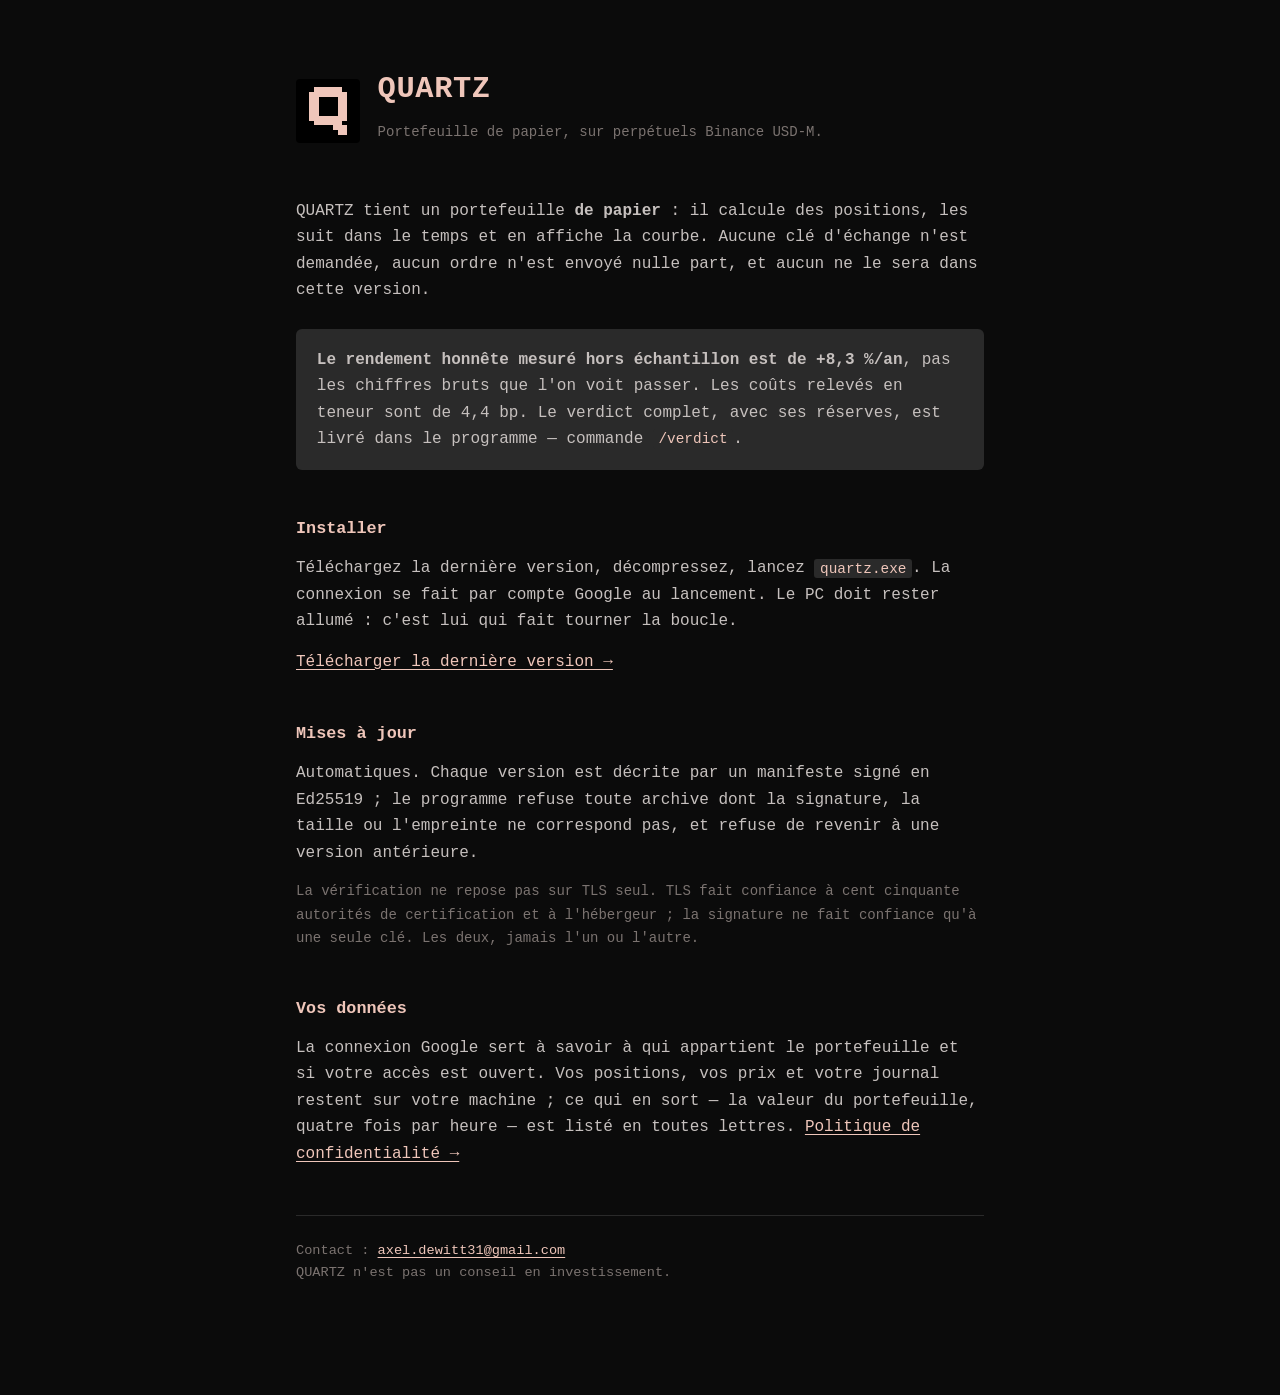
==== docs/index.html @ fc810172 "docs: publier l'accueil et la confidentialite pour l'ecran Google Google refuse de passer l'applicat" ====
<!doctype html>
<html lang="fr">
<head>
<meta charset="utf-8">
<meta name="viewport" content="width=device-width, initial-scale=1">
<title>QUARTZ — portefeuille de papier</title>
<link rel="icon" href="q.png">
<link rel="stylesheet" href="_socle.css">
</head>
<body>
<main>

  <div class="marque">
    <img src="q.png" alt="">
    <div>
      <h1>QUARTZ</h1>
      <p class="note">Portefeuille de papier, sur perpétuels Binance USD-M.</p>
    </div>
  </div>

  <p>QUARTZ tient un portefeuille <strong>de papier</strong> : il calcule des
  positions, les suit dans le temps et en affiche la courbe. Aucune clé
  d'échange n'est demandée, aucun ordre n'est envoyé nulle part, et aucun ne le
  sera dans cette version.</p>

  <div class="bloc">
    <p><strong>Le rendement honnête mesuré hors échantillon est de +8,3 %/an</strong>,
    pas les chiffres bruts que l'on voit passer. Les coûts relevés en teneur
    sont de 4,4 bp. Le verdict complet, avec ses réserves, est livré dans le
    programme — commande <code>/verdict</code>.</p>
  </div>

  <h2>Installer</h2>
  <p>Téléchargez la dernière version, décompressez, lancez <code>quartz.exe</code>.
  La connexion se fait par compte Google au lancement. Le PC doit rester
  allumé : c'est lui qui fait tourner la boucle.</p>
  <p><a href="https://github.com/Shadxxxw/Quartz-releases/releases/latest">Télécharger
  la dernière version →</a></p>

  <h2>Mises à jour</h2>
  <p>Automatiques. Chaque version est décrite par un manifeste signé en Ed25519 ;
  le programme refuse toute archive dont la signature, la taille ou l'empreinte
  ne correspond pas, et refuse de revenir à une version antérieure.</p>
  <p class="note">La vérification ne repose pas sur TLS seul. TLS fait confiance
  à cent cinquante autorités de certification et à l'hébergeur ; la signature ne
  fait confiance qu'à une seule clé. Les deux, jamais l'un ou l'autre.</p>

  <h2>Vos données</h2>
  <p>La connexion Google sert à savoir à qui appartient le portefeuille et si
  votre accès est ouvert. Vos positions, vos prix et votre journal restent sur
  votre machine ; ce qui en sort — la valeur du portefeuille, quatre fois par
  heure — est listé en toutes lettres.
  <a href="confidentialite.html">Politique de confidentialité →</a></p>

  <hr>
  <footer>
    <p>Contact : <a href="mailto:axel.dewitt31@gmail.com">axel.dewitt31@gmail.com</a><br>
    QUARTZ n'est pas un conseil en investissement.</p>
  </footer>

</main>
</body>
</html>
---- docs/_socle.css ----
/* La charte du programme, telle quelle : quartz/charte.py.
   Une page qui ne ressemble pas a l'application ferait douter qu'elle vienne
   de la meme main — et c'est precisement ce qu'un ecran de consentement sert
   a etablir. */
:root {
  --quartz: #efc6ba;   /* accent unique */
  --texte:  #c6c0be;   /* corps — gris chaud, jamais du blanc pur */
  --attenue:#7b7370;   /* libelles, dates, notes */
  --ardoise:#2a2a2a;   /* surface, la seule teinte neutre */
  --fond:   #0b0b0b;
}
* { box-sizing: border-box; }
body {
  margin: 0;
  background: var(--fond);
  color: var(--texte);
  font: 16px/1.65 ui-monospace, "Cascadia Mono", "SF Mono", Menlo, Consolas, monospace;
  -webkit-font-smoothing: antialiased;
}
main { max-width: 46rem; margin: 0 auto; padding: 4rem 1.5rem 6rem; }
a { color: var(--quartz); text-underline-offset: 3px; }
a:hover { text-decoration-thickness: 2px; }
h1 { color: var(--quartz); font-size: 1.9rem; letter-spacing: .02em; margin: 0 0 .4rem; }
h2 { color: var(--quartz); font-size: 1.05rem; margin: 2.8rem 0 .8rem; font-weight: 600; }
p, li { margin: 0 0 .9rem; }
ul { padding-left: 1.2rem; }
code { color: var(--quartz); background: var(--ardoise); padding: .1rem .35rem; border-radius: 3px; font-size: .9em; }
.note { color: var(--attenue); font-size: .875rem; }
.marque { display: flex; align-items: center; gap: 1.1rem; margin-bottom: 2.5rem; }
.marque img { width: 64px; height: 64px; image-rendering: pixelated; border-radius: 4px; }
.bloc { background: var(--ardoise); border-radius: 6px; padding: 1.1rem 1.3rem; margin: 1.6rem 0; }
.bloc p:last-child { margin-bottom: 0; }
hr { border: 0; border-top: 1px solid var(--ardoise); margin: 3rem 0 1.5rem; }
footer { color: var(--attenue); font-size: .85rem; }
@media (prefers-color-scheme: light) { /* la page assume son fond sombre */ }
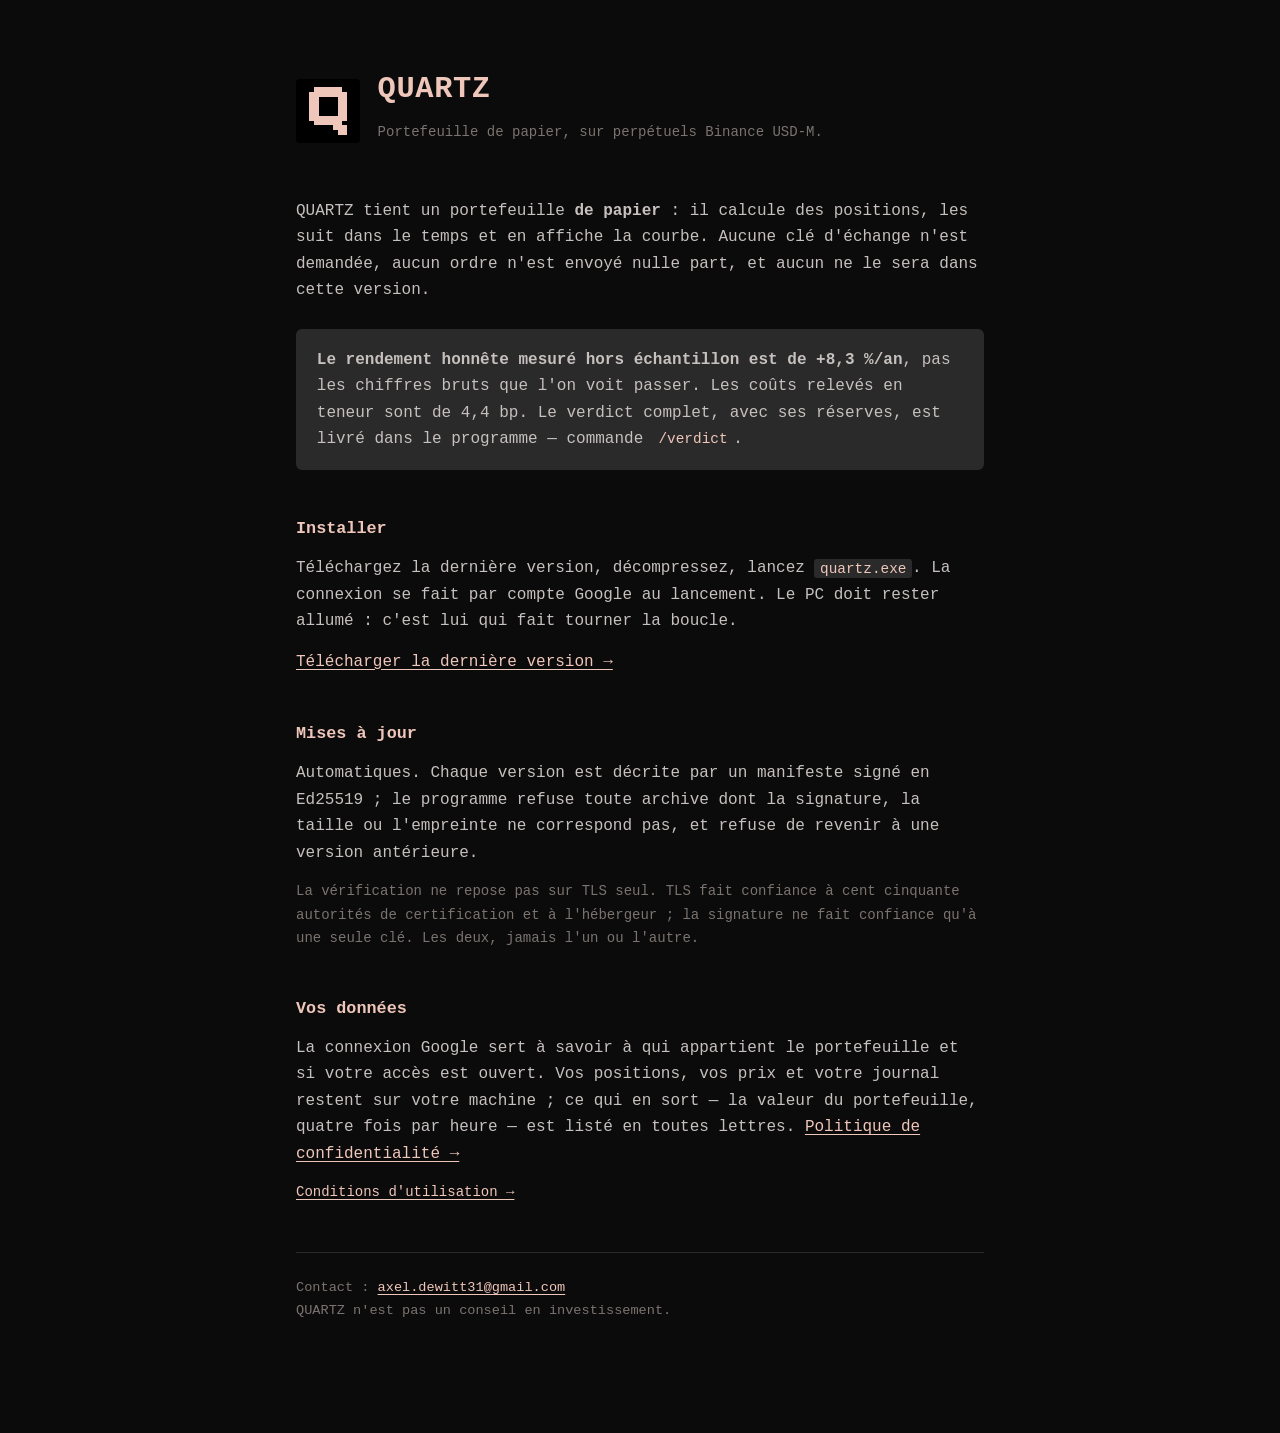
==== commit 937a5547: "docs: ecrire les conditions d'utilisation, que Google exige aussi Le bouton de publication restait g" ====
--- a/docs/index.html
+++ b/docs/index.html
@@ -51,6 +51,7 @@
   votre machine ; ce qui en sort — la valeur du portefeuille, quatre fois par
   heure — est listé en toutes lettres.
   <a href="confidentialite.html">Politique de confidentialité →</a></p>
+  <p class="note"><a href="conditions.html">Conditions d'utilisation →</a></p>
 
   <hr>
   <footer>
